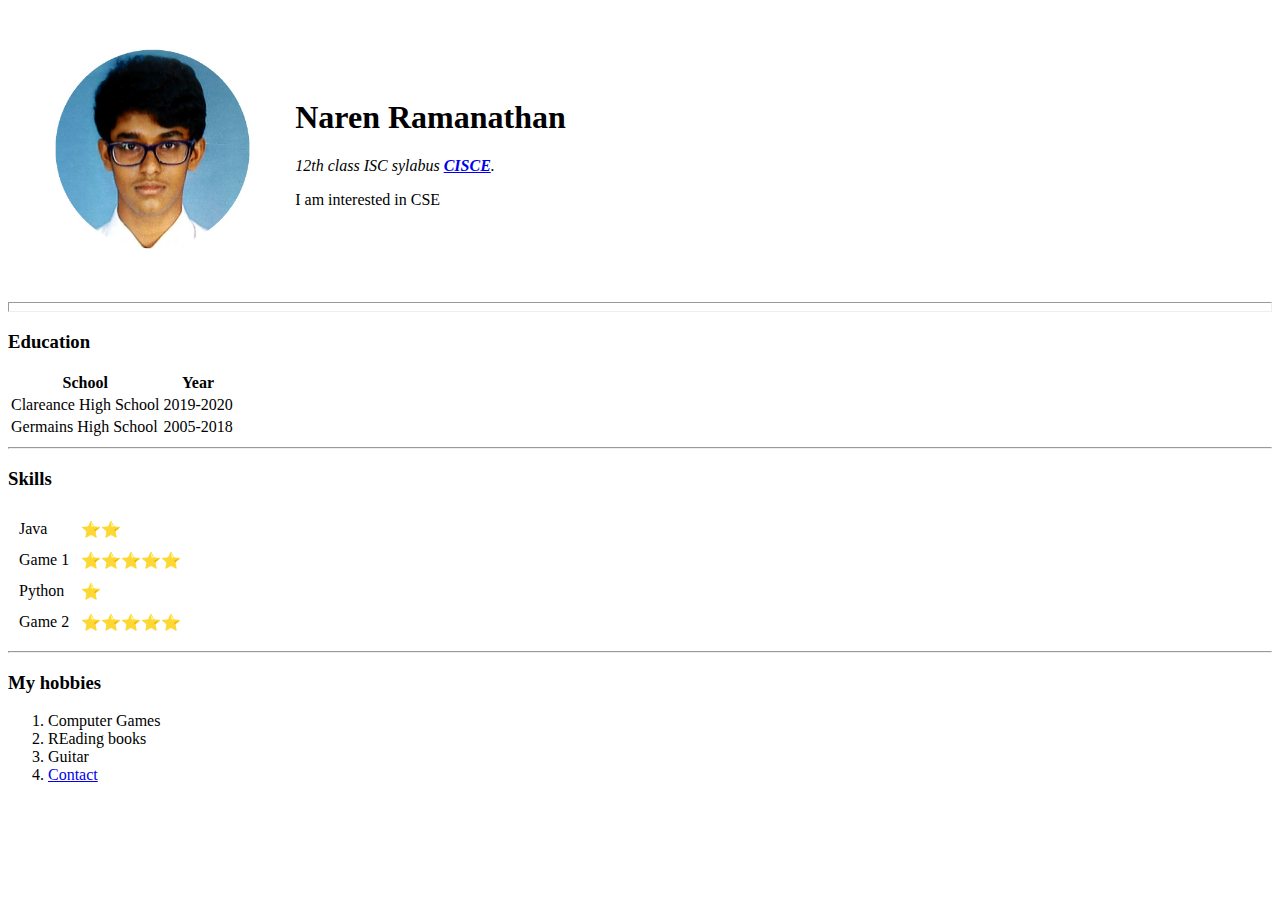
==== index.html @ 336bb10e "Add initial CV website files" ====
<!DOCTYPE html>
<html lang="en" dir="ltr">

<head>
  <meta charset="utf-8">
  <title>Naren Ramanathan's Site</title>
</head>

<body>
  <table cellspacing="40">
    <td><img src="images/naren.jpg" alt="Naren profile picture" height="200">  </img></td>
    <td><h1>Naren Ramanathan</h1>
      <p><em>12th class ISC sylabus <strong><a href="https://www.cisce.org/">CISCE</a></strong>.</em></p>
        <p>I am interested in CSE</p>
    </td>
  </table>
    <hr size="10"></hr>
    <h3>Education</h3>
    <table>
      <thead>
         <tr>
           <th>School</th>
           <th>Year</th>
         </tr>
      </thead>
      <tr>
        <td>Clareance High School</td>
        <td>2019-2020</td> </td>
      </tr>
      <tr>
        <td>Germains High School</td>
        <td>2005-2018</td>
      </tr>
    </table>
    <hr></hr>
    <h3>Skills</h3>
    <table cellspacing="10" >
      <tr>
        <td>Java</td>
        <td>⭐⭐</td>
      </tr>
      <tr>
        <td>Game 1</td>
        <td>⭐⭐⭐⭐⭐</td>
      </tr>
      <tr>
        <td>Python</td>
        <td>⭐</td>
      </tr>
      <tr>
        <td>Game 2</td>
        <td>⭐⭐⭐⭐⭐</td>
      </tr>
    </table>
    <hr></hr>
      <h3>My hobbies</h3>
        <ol>
          <li>Computer Games</li>
          <li>REading books</li>
          <li>Guitar</li>
          <li><a href="contact-me.html">Contact</a></li>
        </ol>
</body>
</html>
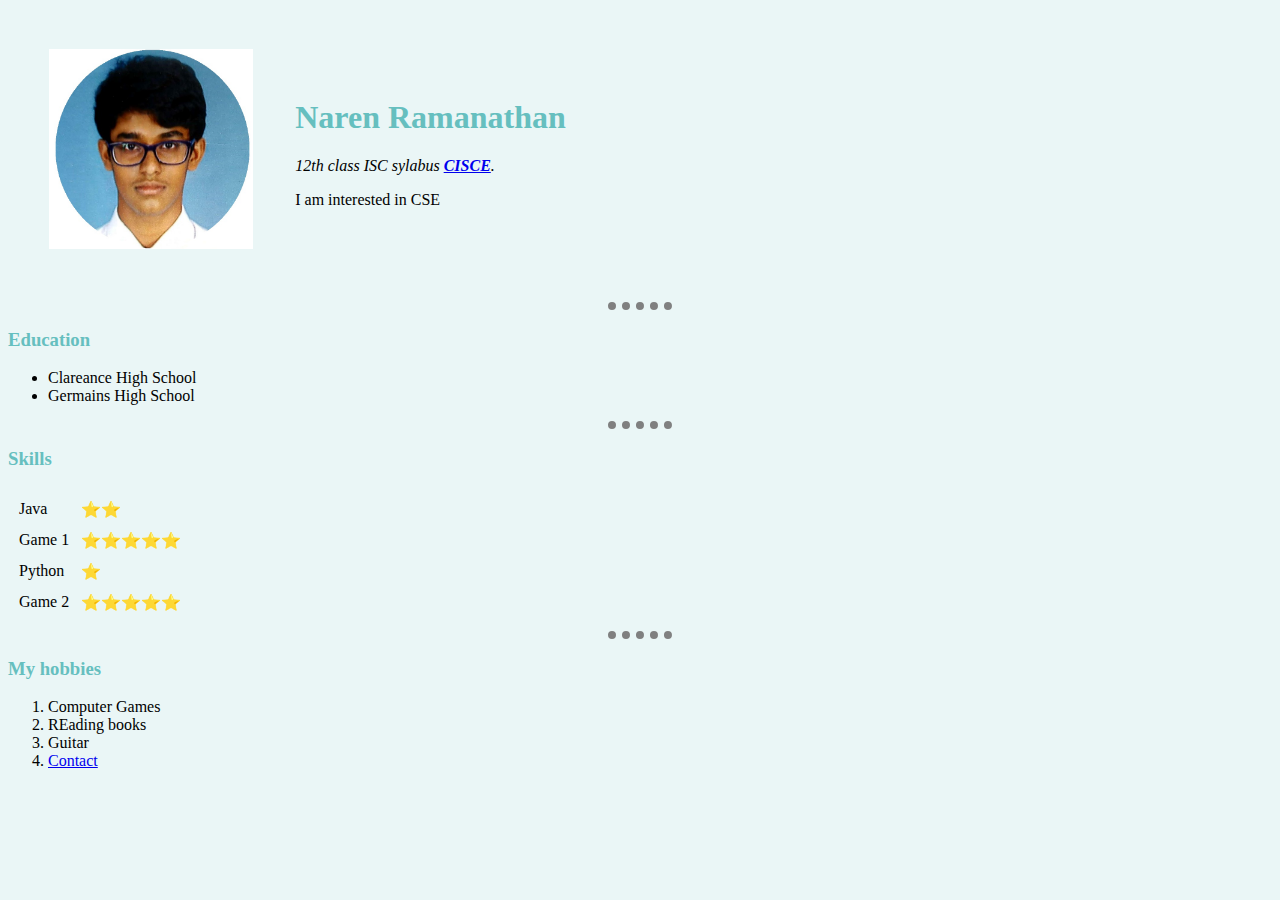
==== commit c561ef12: "Add files via upload" ====
--- a/index.html
+++ b/index.html
@@ -4,61 +4,56 @@
 <head>
   <meta charset="utf-8">
   <title>Naren Ramanathan's Site</title>
+  <link rel="stylesheet" href="css/styles.css">
 </head>
 
 <body>
   <table cellspacing="40">
-    <td><img src="images/naren.jpg" alt="Naren profile picture" height="200">  </img></td>
-    <td><h1>Naren Ramanathan</h1>
+    <td><img src="images/naren.jpg" alt="Naren profile picture" height="200"> </img></td>
+    <td>
+      <h1>Naren Ramanathan</h1>
       <p><em>12th class ISC sylabus <strong><a href="https://www.cisce.org/">CISCE</a></strong>.</em></p>
-        <p>I am interested in CSE</p>
+      <p>I am interested in CSE</p>
     </td>
   </table>
-    <hr size="10"></hr>
-    <h3>Education</h3>
-    <table>
-      <thead>
-         <tr>
-           <th>School</th>
-           <th>Year</th>
-         </tr>
-      </thead>
-      <tr>
-        <td>Clareance High School</td>
-        <td>2019-2020</td> </td>
-      </tr>
-      <tr>
-        <td>Germains High School</td>
-        <td>2005-2018</td>
-      </tr>
-    </table>
-    <hr></hr>
-    <h3>Skills</h3>
-    <table cellspacing="10" >
-      <tr>
-        <td>Java</td>
-        <td>⭐⭐</td>
-      </tr>
-      <tr>
-        <td>Game 1</td>
-        <td>⭐⭐⭐⭐⭐</td>
-      </tr>
-      <tr>
-        <td>Python</td>
-        <td>⭐</td>
-      </tr>
-      <tr>
-        <td>Game 2</td>
-        <td>⭐⭐⭐⭐⭐</td>
-      </tr>
-    </table>
-    <hr></hr>
-      <h3>My hobbies</h3>
-        <ol>
-          <li>Computer Games</li>
-          <li>REading books</li>
-          <li>Guitar</li>
-          <li><a href="contact-me.html">Contact</a></li>
-        </ol>
+  <hr>
+  </hr>
+  <h3>Education</h3>
+  <ul>
+    <li>Clareance High School</li>
+    <li>Germains High School</li>
+  </ul>
+  </table>
+  <hr>
+  </hr>
+  <h3>Skills</h3>
+  <table cellspacing="10">
+    <tr>
+      <td>Java</td>
+      <td>⭐⭐</td>
+    </tr>
+    <tr>
+      <td>Game 1</td>
+      <td>⭐⭐⭐⭐⭐</td>
+    </tr>
+    <tr>
+      <td>Python</td>
+      <td>⭐</td>
+    </tr>
+    <tr>
+      <td>Game 2</td>
+      <td>⭐⭐⭐⭐⭐</td>
+    </tr>
+  </table>
+  <hr>
+  </hr>
+  <h3>My hobbies</h3>
+  <ol>
+    <li>Computer Games</li>
+    <li>REading books</li>
+    <li>Guitar</li>
+    <li><a href="contact-me.html">Contact</a></li>
+  </ol>
 </body>
+
 </html>
--- a/css/styles.css
+++ b/css/styles.css
@@ -0,0 +1,18 @@
+
+  body {
+    background-color: #EAF6F6;
+  }
+
+  hr {
+    border-style: dotted none none;
+    border-color: grey;
+    border-width: 8px;
+    width: 5%;
+  }
+
+  h1 {
+    color: #66BFBF;
+  }
+  h3 {
+    color: #66BFBF;
+  }
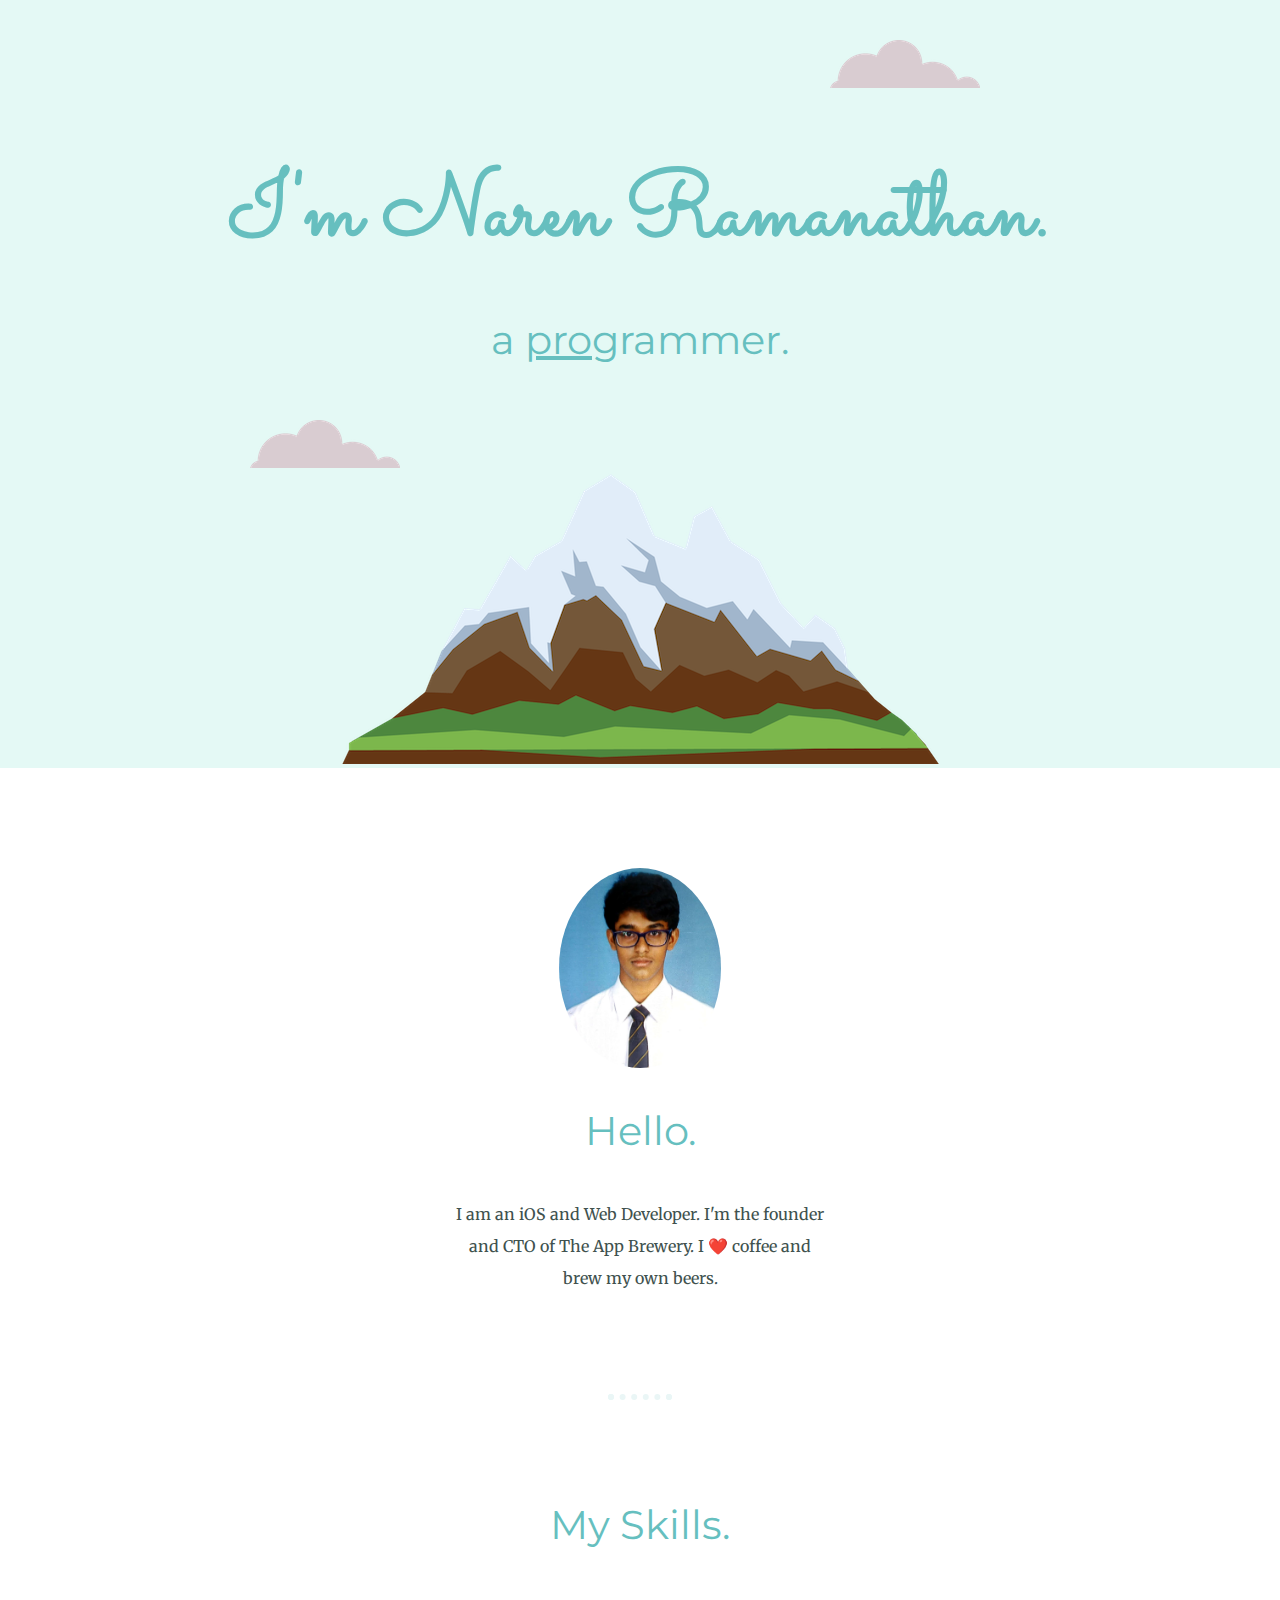
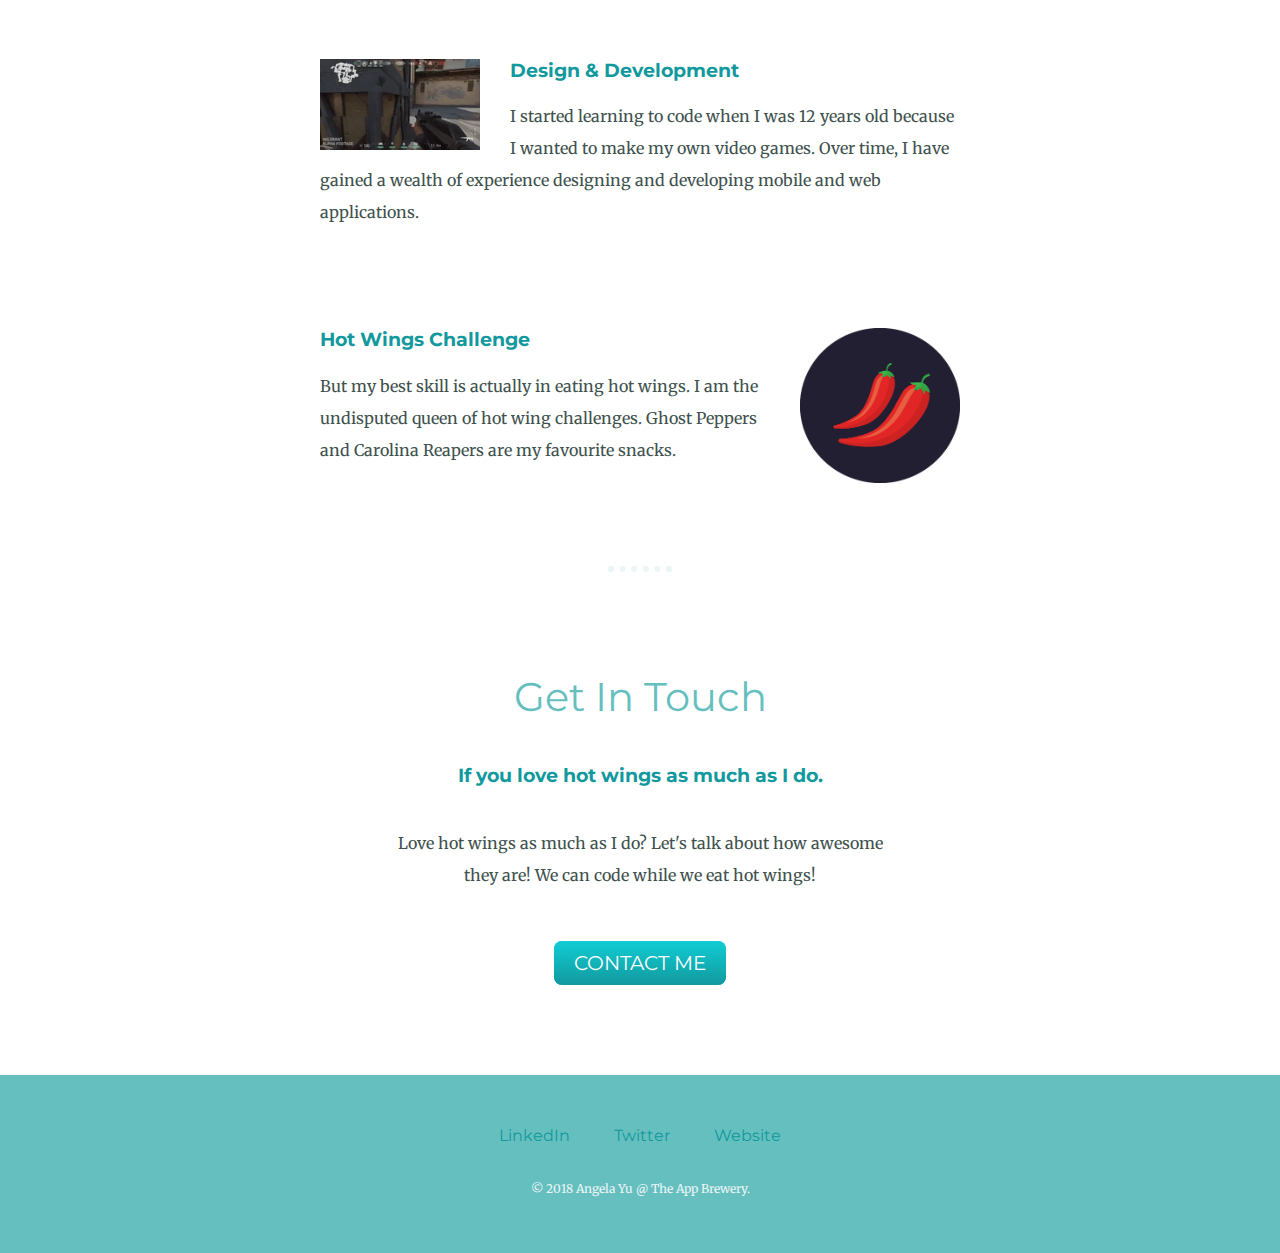
==== commit 767ca1b7: "Add files via upload" ====
--- a/index.html
+++ b/index.html
@@ -1,59 +1,65 @@
-<!DOCTYPE html>
-<html lang="en" dir="ltr">
-
-<head>
-  <meta charset="utf-8">
-  <title>Naren Ramanathan's Site</title>
-  <link rel="stylesheet" href="css/styles.css">
-</head>
-
-<body>
-  <table cellspacing="40">
-    <td><img src="images/naren.jpg" alt="Naren profile picture" height="200"> </img></td>
-    <td>
-      <h1>Naren Ramanathan</h1>
-      <p><em>12th class ISC sylabus <strong><a href="https://www.cisce.org/">CISCE</a></strong>.</em></p>
-      <p>I am interested in CSE</p>
-    </td>
-  </table>
-  <hr>
-  </hr>
-  <h3>Education</h3>
-  <ul>
-    <li>Clareance High School</li>
-    <li>Germains High School</li>
-  </ul>
-  </table>
-  <hr>
-  </hr>
-  <h3>Skills</h3>
-  <table cellspacing="10">
-    <tr>
-      <td>Java</td>
-      <td>⭐⭐</td>
-    </tr>
-    <tr>
-      <td>Game 1</td>
-      <td>⭐⭐⭐⭐⭐</td>
-    </tr>
-    <tr>
-      <td>Python</td>
-      <td>⭐</td>
-    </tr>
-    <tr>
-      <td>Game 2</td>
-      <td>⭐⭐⭐⭐⭐</td>
-    </tr>
-  </table>
-  <hr>
-  </hr>
-  <h3>My hobbies</h3>
-  <ol>
-    <li>Computer Games</li>
-    <li>REading books</li>
-    <li>Guitar</li>
-    <li><a href="contact-me.html">Contact</a></li>
-  </ol>
-</body>
-
-</html>
+<!DOCTYPE html>
+<html>
+
+<head>
+  <meta charset="utf-8">
+  <title>Angela Yu</title>
+  <link rel="stylesheet" href="css/styles.css">
+  <link href="https://fonts.googleapis.com/css?family=Merriweather|Montserrat|Sacramento" rel="stylesheet">
+  <link rel="icon" href="favicon.ico">
+</head>
+
+<body>
+  <div class="top-container">
+    <img class="top-cloud" src="images/cloud.png" alt="cloud">
+    <div class="title-text">
+      <h1>I'm Naren Ramanathan.</h1>
+      <h2>a <span class="pro">pro</span>grammer.</h2>
+    </div>
+    <img class="bottom-cloud" src="images/cloud.png" alt="cloud">
+    <img class="mountain" src="images/mountain.png" alt="mountain-img">
+  </div>
+
+  <div class="middle-container">
+    <div class="profile">
+      <img class ="profile_img" src="images/naren.jpg" alt="naren-profile-img" >
+      <h2>Hello.</h2>
+      <p class="intro">I am an iOS and Web Developer. I'm the founder and CTO of The App Brewery. I ❤️ coffee and brew my own beers.</p>
+    </div>
+    <hr>
+    <div class="skills">
+      <h2>My Skills.</h2>
+      <div class="skill-row">
+        <img class="code-img" src="images/My skills.webp" alt="code-img">
+
+        <h3>Design & Development</h3>
+        <p>I started learning to code when I was 12 years old because I wanted to make my own video games. Over time, I have gained a wealth of experience designing and developing mobile and web applications.</p>
+
+      </div>
+      <div class="skill-row">
+        <img class="chilli-img" src="images/chillies.png" alt="chillies-img">
+
+        <h3>Hot Wings Challenge</h3>
+        <p>But my best skill is actually in eating hot wings. I am the undisputed queen of hot wing challenges. Ghost Peppers and Carolina Reapers are my favourite snacks.</p>
+
+      </div>
+    </div>
+    <hr>
+    <div class="contact-me">
+      <h2>Get In Touch</h2>
+      <h3>If you love hot wings as much as I do.</h3>
+      <p class="contact-message">Love hot wings as much as I do? Let's talk about how awesome they are! We can code while we eat hot wings!</p>
+      <a class="btn" href="mailto:ilove@hotwings.com">CONTACT ME</a>
+    </div>
+  </div>
+
+
+  <div class="bottom-container">
+    <a class="footer-link" href="https://www.linkedin.com/in/angela-yu-963a584b/">LinkedIn</a>
+    <a class="footer-link" href="https://twitter.com/yu_angela">Twitter</a>
+    <a class="footer-link" href="https://www.appbrewery.co/">Website</a>
+    <p class="copyright">© 2018 Angela Yu @ The App Brewery.</p>
+  </div>
+</body>
+
+</html>
--- a/css/styles.css
+++ b/css/styles.css
@@ -1,18 +1,145 @@
-
-  body {
-    background-color: #EAF6F6;
-  }
-
-  hr {
-    border-style: dotted none none;
-    border-color: grey;
-    border-width: 8px;
-    width: 5%;
-  }
-
-  h1 {
-    color: #66BFBF;
-  }
-  h3 {
-    color: #66BFBF;
-  }
+body {
+  color: #40514E;
+  margin: 0;
+  text-align: center;
+  font-family: 'Merriweather', serif;
+}
+
+h1 {
+  color: #66BFBF;
+  font-size: 5.625rem;
+  margin: 50px auto 0 auto;
+  font-family: 'Sacramento', cursive;
+}
+
+h2 {
+  color: #66BFBF;
+  font-family: 'Montserrat', sans-serif;
+  font-size: 2.5rem;
+  font-weight: normal;
+  padding-bottom: 10px;
+}
+
+h3 {
+  color: #11999E;
+  font-family: 'Montserrat', sans-serif;
+}
+
+p {
+  line-height: 2;
+}
+
+hr {
+  border: dotted #EAF6F6 6px;
+  border-bottom: none;
+  width: 4%;
+  margin: 100px auto;
+}
+
+a{
+  color: #11999E;
+  font-family: 'Montserrat', sans-serif;
+  margin: 10px 20px;
+  text-decoration: none;
+}
+
+a:hover {
+  color: #EAF6F6;
+}
+
+.profile_img {
+  height: 200px;
+  border-radius: 50%;
+}
+
+.top-container {
+  background-color: #E4F9F5;
+  position: relative;
+  padding-top: 100px;
+}
+
+.middle-container {
+  margin: 100px 0;
+}
+
+.bottom-container {
+  background-color: #66BFBF;
+  padding: 50px 0 20px;
+}
+
+.skill-row {
+  width: 50%;
+  margin: 100px auto 100px auto;
+  text-align: left;
+}
+
+.pro {
+  text-decoration: underline;
+}
+
+.intro {
+  width: 30%;
+  margin: auto;
+}
+
+.contact-message {
+  width: 40%;
+  margin: 40px auto 60px;
+}
+
+.copyright {
+  color: #EAF6F6;
+  font-size: 0.75rem;
+  padding: 20px 0;
+}
+
+.top-cloud {
+  position: absolute;
+  right: 300px;
+  top: 40px;
+}
+
+.bottom-cloud {
+  position: absolute;
+  left: 250px;
+  bottom: 300px;
+}
+
+.code-img {
+  width: 25%;
+  float: left;
+  margin-right: 30px;
+}
+
+.chilli-img {
+  width: 25%;
+  float: right;
+  margin-left: 30px;
+}
+
+.btn {
+  background: #11cdd4;
+  background-image: -webkit-linear-gradient(top, #11cdd4, #11999e);
+  background-image: -moz-linear-gradient(top, #11cdd4, #11999e);
+  background-image: -ms-linear-gradient(top, #11cdd4, #11999e);
+  background-image: -o-linear-gradient(top, #11cdd4, #11999e);
+  background-image: linear-gradient(to bottom, #11cdd4, #11999e);
+  -webkit-border-radius: 8;
+  -moz-border-radius: 8;
+  border-radius: 8px;
+  font-family: 'Montserrat', sans-serif;
+  color: #ffffff;
+  font-size: 20px;
+  padding: 10px 20px 10px 20px;
+  text-decoration: none;
+}
+
+.btn:hover {
+  background: #30e3cb;
+  background-image: -webkit-linear-gradient(top, #30e3cb, #2bc4ad);
+  background-image: -moz-linear-gradient(top, #30e3cb, #2bc4ad);
+  background-image: -ms-linear-gradient(top, #30e3cb, #2bc4ad);
+  background-image: -o-linear-gradient(top, #30e3cb, #2bc4ad);
+  background-image: linear-gradient(to bottom, #30e3cb, #2bc4ad);
+  text-decoration: none;
+}
